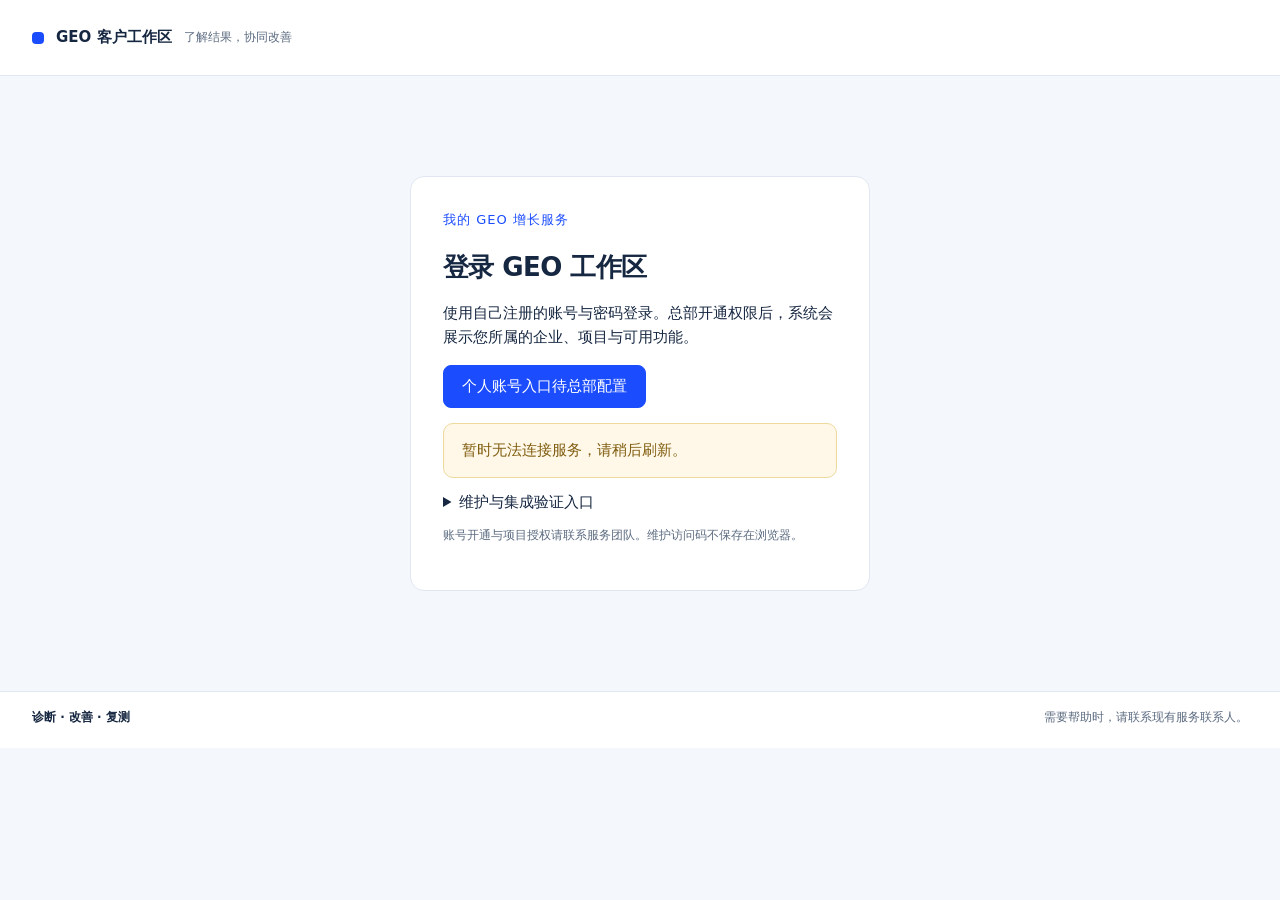
==== ui/customer/index.html @ 5e09e9a4 "GEO backend UI: shared brand tokens + focus/muted/KPI/access-state fixes (CP0-CP8) - Add ui/brand-to" ====
<!doctype html>
<html lang="zh-CN">
  <head>
    <meta charset="utf-8" />
    <meta name="viewport" content="width=device-width,initial-scale=1" />
    <meta name="robots" content="noindex,nofollow" />
    <title>客户工作区 · GEO 增长服务</title>
    <link rel="icon" href="data:," />
    <link rel="stylesheet" href="/ui/brand-tokens.css" />
    <link rel="stylesheet" href="/ui/app.css" />
    <link rel="stylesheet" href="/ui/customer/app.css" />
    <link rel="stylesheet" href="/ui/operator-assets/operator.css" />
  </head>
  <body>
    <header class="topbar">
      <div class="brand">
        <span class="dot"></span><strong>GEO 客户工作区</strong
        ><span class="sub">了解结果，协同改善</span>
      </div>
      <div class="session" id="session-box" hidden>
        <span id="customer-name" class="who"></span
        ><button class="btn ghost" id="logout">退出</button>
      </div>
    </header>
    <main id="app"><p role="status">正在加载客户工作区…</p></main>
    <footer class="foot">
      <span>诊断 · 改善 · 复测</span
      ><span>需要帮助时，请联系现有服务联系人。</span>
    </footer>
    <script src="/ui/growth.js"></script>
    <script src="/ui/operator-assets/operator.js"></script>
    <script src="/ui/customer/app.js"></script>
  </body>
</html>
---- ui/brand-tokens.css ----
/* GENERATED FILE - DO NOT EDIT BY HAND
 * source        : tools/brand-tokens/brand-tokens.json
 * source-version: 1.0.0
 * source-sha256 : c1f3ca68ca83e490d5387e6e5252d473fa2be6697eb2180fb53bad77ddeb815c
 * generated-by  : tools/brand-tokens/build_brand_tokens.py
 * target        : backend (geo-distributor/ui/brand-tokens.css)
 * ---------------------------------------------------------------------------
 * 校验命令: python tools/brand-tokens/build_brand_tokens.py --check
 * 任何手改都会被该命令检出并导致非零退出。
 */

/* 品牌共享层（官网 + 后台） */
:root {
  --brand-primary: #1B4DFF;                   /* 品牌主色（官网 --ggs-primary / 后台 --brand 共同引用） */
  --brand-primary-hover: #0F3AD6;             /* 主色悬停/按下 */
  --brand-primary-soft: #EEF2FF;              /* 主色浅底（标签/选中底） */
  --brand-ink: #162741;                       /* 后台任务层正文墨色（官网展示层不用） */
  --brand-accent-data: #00A38B;               /* 官网数据强调色 */
  --brand-orange: #FF7A00;                    /* 官网克制橙色强调（后台不用） */
  --brand-orange-dark: #E8630A;               /* 橙色深一档 */
  --focus-ring: #1B4DFF;                      /* 浅底焦点环。白底 5.91:1 / #f4f7fc 5.51:1，WCAG 1.4.11 需 >=3:1 */
  --focus-ring-ondark: #7ea2f7;               /* 深底焦点环。hero 最亮端 #1c3d7d 4.17:1 / 报告卡 #152343 6.21:1 / 最暗端 #0e1730 7.09:1 */
  --focus-ring-width: 2px;                /* 全站统一焦点环宽度 */
  --focus-ring-offset: 2px;               /* 全站统一焦点环偏移 */
  --state-success: #0E7C66;                   /* 已验证/成功态（官网 --ggs-proven 同值） */
  --state-warning: #B45309;                   /* 警告态。对白底 5.24:1 */
  --state-danger: #C0392B;                    /* 错误态。对白底 5.44:1 */
  --state-info: #3155A0;                      /* 提示态（后台 notice 现有值）。对白底 7.15:1 */
  --radius-control: 8px;                  /* 控件圆角（按钮/输入/选择器） */
  --radius-surface: 14px;                  /* 面/卡片圆角 */
  --font-sans-site: Manrope,-apple-system,BlinkMacSystemFont,"Segoe UI","PingFang SC","Hiragino Sans GB","Microsoft YaHei",sans-serif;                  /* 官网字体栈（自托管 woff2，无外部 CDN） */
  --font-mono-site: "Fira Code",ui-monospace,SFMono-Regular,Menlo,Consolas,monospace;                  /* 官网等宽字体栈 */
  --font-sans-task: system-ui,-apple-system,"Segoe UI","Microsoft YaHei",sans-serif;                  /* 后台任务层字体栈（系统字体，零外部依赖） */
}
---- ui/app.css ----
:root {
  --bg: #f4f7fc;
  --panel: #fff;
  --ink: #162741;
  --muted: #5c6b80;
  --brand: var(--brand-primary);
  --brand-hover: var(--brand-primary-hover);
  --line: #e0e7f1;
  --radius: 14px;
  --radius-control: 8px;
  /* 焦点环与状态色直接使用 L1 共享层变量（brand-tokens.css，已在 :root 定义），
     此处不得重复定义同名变量，否则形成自引用循环导致计算值失效。 */
}
* {
  box-sizing: border-box;
}
body {
  margin: 0;
  background: var(--bg);
  color: var(--ink);
  font:
    15px/1.65 system-ui,
    "Microsoft YaHei",
    sans-serif;
}
a {
  color: var(--brand);
  text-decoration: none;
  overflow-wrap: anywhere;
}
h1,
h2,
h3 {
  overflow-wrap: anywhere;
}
a:hover {
  text-decoration: underline;
}
button,
input,
select,
textarea {
  font: inherit;
}
button,
a,
input,
select,
textarea {
  touch-action: manipulation;
}
[hidden] {
  display: none !important;
}
button {
  cursor: pointer;
}
button:disabled {
  opacity: 0.5;
  cursor: not-allowed;
}
a:focus-visible,
button:focus-visible,
input:focus-visible,
select:focus-visible,
textarea:focus-visible,
summary:focus-visible {
  outline: var(--focus-ring-width) solid var(--focus-ring);
  outline-offset: var(--focus-ring-offset);
}
.topbar {
  height: 76px;
  display: flex;
  align-items: center;
  justify-content: space-between;
  gap: 18px;
  padding: 0 32px;
  border-bottom: 1px solid var(--line);
  background: #fff;
}
.brand {
  display: flex;
  align-items: center;
  gap: 12px;
}
.dot {
  width: 12px;
  height: 12px;
  border-radius: 4px;
  background: var(--brand);
}
.brand .sub {
  font-size: 12px;
  color: var(--muted);
}
.session {
  display: flex;
  align-items: center;
  gap: 16px;
}
.who {
  font-size: 12px;
  color: var(--muted);
  overflow-wrap: anywhere;
}
main {
  max-width: 1600px;
  margin: auto;
  padding: 28px;
}
.workspace {
  display: grid;
  grid-template-columns: 210px minmax(0, 1fr);
  gap: 30px;
}
.sidebar {
  align-self: start;
  position: sticky;
  top: 24px;
}
.workspace-label {
  font-size: 12px;
  color: var(--muted);
  padding: 12px;
}
.sidebar nav {
  display: grid;
  gap: 8px;
}
.sidebar nav a {
  padding: 12px 16px;
  color: var(--ink);
  border-radius: 10px;
}
.sidebar nav a.on {
  background: var(--brand);
  color: white;
  box-shadow: 0 5px 14px #1b4dff20;
}
.sidebar-note {
  font-size: 12px;
  color: var(--muted);
  padding: 16px;
}
.content {
  min-width: 0;
}
.content:focus {
  outline: 0;
}
.card {
  background: white;
  border: 1px solid var(--line);
  border-radius: var(--radius);
  padding: 24px;
  margin-bottom: 20px;
  min-width: 0;
}
.page-heading {
  display: flex;
  align-items: center;
  justify-content: space-between;
  gap: 20px;
  margin: 6px 0 24px;
}
.page-heading p {
  margin: 6px 0 0;
}
h1 {
  font-size: 26px;
  letter-spacing: -0.6px;
  line-height: 1.35;
  margin: 0 0 12px;
}
h2 {
  font-size: 17px;
  margin: 0 0 18px;
}
h3 {
  font-size: 16px;
  margin: 0 0 8px;
}
p {
  overflow-wrap: anywhere;
}
.muted,
.small,
small {
  color: var(--muted);
}
.small,
small {
  font-size: 12px;
}
small {
  display: block;
  margin-top: 4px;
  overflow-wrap: anywhere;
}
.toolbar {
  display: flex;
  gap: 10px;
  align-items: center;
  flex-wrap: wrap;
  margin: 12px 0;
}
.btn {
  display: inline-flex;
  justify-content: center;
  align-items: center;
  min-height: 42px;
  padding: 8px 18px;
  border: 1px solid var(--brand);
  border-radius: var(--radius-control);
  background: var(--brand);
  color: white;
  white-space: normal;
}
.btn:hover {
  background: #123bd2;
  color: white;
  text-decoration: none;
}
.btn.ghost {
  background: white;
  color: var(--ink);
  border-color: var(--line);
}
.btn.ghost:hover {
  background: #edf2ff;
}
.btn.danger {
  background: #a62837;
  border-color: #a62837;
}
.demo-banner {
  padding: 16px 20px;
  border: 2px solid #b45c09;
  background: #fff7e8;
  color: #653400;
  border-radius: 12px;
  margin-bottom: 24px;
  overflow-wrap: anywhere;
}
.demo-banner span {
  display: block;
  margin: 6px 0;
}
.demo-switch {
  text-align: right;
  margin-bottom: 12px;
}
.demo-login {
  margin-top: 24px;
}
.kpi-grid.geo-kpis {
  grid-template-columns: repeat(3, minmax(0, 1fr));
}
.geo-kpis strong {
  font-size: 28px;
}
.geo-observations {
  display: grid;
  gap: 16px;
}
.geo-observation {
  padding: 18px;
  border: 1px solid var(--line);
  border-radius: 10px;
  overflow-wrap: anywhere;
}
.geo-observation h3 {
  margin: 0 0 8px;
}
.geo-observation blockquote {
  margin: 12px 0;
  padding: 8px 14px;
  border-left: 3px solid #789ccf;
  color: var(--muted);
}
.kpi-grid {
  display: grid;
  grid-template-columns: repeat(4, minmax(0, 1fr));
  gap: 16px;
}
.kpi-card {
  padding: 20px;
}
.kpi-card strong {
  display: block;
  font-size: 32px;
  font-weight: 700;
  letter-spacing: -0.01em;
  color: var(--ink);
  margin-top: 8px;
}
.list-tools {
  display: flex;
  gap: 16px;
  align-items: end;
  flex-wrap: wrap;
  margin-bottom: 16px;
}
.list-tools label {
  flex: 1;
  min-width: 130px;
  max-width: 340px;
}
.list-tools span {
  padding-bottom: 10px;
  font-size: 12px;
}
.table-wrap {
  overflow-x: auto;
}
table {
  border-collapse: collapse;
  width: 100%;
  font-size: 13px;
}
th,
td {
  text-align: left;
  padding: 14px 12px;
  vertical-align: top;
  border-bottom: 1px solid var(--line);
}
th {
  font-weight: 500;
  color: var(--muted);
  background: #f7f9fd;
}
tbody tr:hover {
  background: #fafbff;
}
td {
  min-width: 100px;
}
td:first-child {
  min-width: 190px;
}
.pagination {
  display: flex;
  justify-content: flex-end;
  align-items: center;
  gap: 14px;
  margin-top: 18px;
  font-size: 12px;
}
.chip {
  display: inline-block;
  padding: 4px 10px;
  border-radius: 6px;
  background: #edf2ff;
  color: #3354a9;
  font-size: 12px;
  margin: 3px 8px 3px 0;
}
.chip.err {
  color: #9f2433;
  background: #fff0f1;
}
.chip.warn {
  color: #92630a;
  background: #fff6df;
}
.notice {
  padding: 14px 18px;
  border-radius: 10px;
  background: #edf3ff;
  border: 1px solid #d9e4ff;
  margin: 12px 0;
  color: #3155a0;
  overflow-wrap: anywhere;
}
.notice.err {
  background: #fff1f2;
  border-color: #f6cbd0;
  color: #9f2433;
}
.notice.warn {
  background: #fff8e8;
  border-color: #ecd99e;
  color: #805d10;
}
.empty {
  background: #f8faff;
  border: 1px dashed #d5deed;
  padding: 24px;
  border-radius: 10px;
  color: var(--muted);
}
label {
  display: block;
  font-size: 13px;
  color: var(--muted);
  margin: 0 0 6px;
}
input,
select,
textarea {
  width: 100%;
  border: 1px solid #d3ddec;
  border-radius: 8px;
  padding: 10px 12px;
  background: #fff;
  color: var(--ink);
  min-width: 0;
}
textarea {
  min-height: 100px;
  resize: vertical;
}
.form-grid {
  display: grid;
  grid-template-columns: 1fr 1fr;
  gap: 20px;
}
.field {
  margin: 16px 0;
}
.field-error {
  color: #a62837;
  font-size: 12px;
  display: block;
}
.field-error:not(:empty) {
  margin-top: 5px;
}
fieldset {
  border: 1px solid var(--line);
  border-radius: 10px;
  padding: 18px;
  margin: 20px 0;
}
legend {
  font-size: 14px;
  padding: 0 8px;
}
.picker-options {
  display: grid;
  grid-template-columns: repeat(3, 1fr);
  gap: 10px;
  padding: 14px 0;
  max-height: 230px;
  overflow: auto;
}
.picker-options label {
  display: flex;
  gap: 8px;
  align-items: center;
  min-height: 36px;
  color: var(--ink);
}
input[type="checkbox"] {
  width: 18px;
  height: 18px;
  flex-shrink: 0;
}
.selected {
  font-size: 12px;
  color: var(--brand);
  margin: 0;
}
.steps {
  display: flex;
  gap: 14px;
  list-style: none;
  padding: 0;
  margin: 0 0 22px;
}
.steps li {
  flex: 1;
  display: flex;
  align-items: center;
  gap: 8px;
  border-bottom: 3px solid var(--line);
  padding: 12px 0;
  color: var(--muted);
  font-size: 13px;
}
.steps li.current {
  border-color: var(--brand);
  color: var(--brand);
}
.steps span {
  border-radius: 50%;
  background: #e8eeff;
  width: 25px;
  height: 25px;
  display: inline-flex;
  align-items: center;
  justify-content: center;
  flex-shrink: 0;
}
.summary-row {
  display: grid;
  grid-template-columns: 130px minmax(0, 1fr);
  padding: 12px 0;
  border-bottom: 1px solid var(--line);
  gap: 18px;
}
.summary-row dt {
  color: var(--muted);
  font-size: 13px;
}
.summary-row dd {
  margin: 0;
  overflow-wrap: anywhere;
  white-space: pre-wrap;
}
dl {
  margin: 0;
}
.timeline {
  padding-left: 22px;
}
.timeline li {
  padding: 0 0 20px 8px;
}
.timeline p {
  margin: 6px 0;
  white-space: pre-wrap;
}
.stage-list {
  list-style: none;
  padding: 0;
  display: grid;
  grid-template-columns: repeat(4, minmax(0, 1fr));
  gap: 12px;
}
.stage-list li {
  padding: 14px;
  border: 1px solid var(--line);
  border-radius: 8px;
}
.stage-list strong {
  display: block;
}
.report-list {
  padding: 0;
  list-style: none;
}
.report-list li {
  padding: 16px 0;
  border-bottom: 1px solid var(--line);
}
.report-document {
  max-width: 920px;
  background: white;
  padding: 32px;
  border: 1px solid var(--line);
  border-radius: 14px;
  margin: auto;
}
.report-document .card {
  border: 0;
  border-radius: 0;
  padding: 18px 0;
  border-top: 1px solid var(--line);
}
.report-brand {
  font-size: 13px;
  letter-spacing: 1px;
  color: var(--brand);
  margin-bottom: 20px;
}
.lead-entry {
  padding: 22px 0;
  border-bottom: 1px solid var(--line);
}
.login-card {
  max-width: 460px;
  margin: 8vh auto;
  padding: 32px;
}
.foot {
  padding: 16px 32px 20px;
  font-size: 12px;
  color: var(--muted);
  display: flex;
  flex-wrap: wrap;
  align-items: baseline;
  gap: 4px 20px;
  justify-content: space-between;
  border-top: 1px solid var(--line);
  background: var(--panel);
}
.foot > span:first-child {
  color: var(--ink);
  font-weight: 600;
}
.foot .muted {
  color: var(--muted);
}
.menu-toggle {
  display: none;
}
hr {
  border: 0;
  border-top: 1px solid var(--line);
  margin: 24px 0;
}
@media (max-width: 1000px) {
  .workspace {
    grid-template-columns: 180px minmax(0, 1fr);
    gap: 20px;
  }
  main {
    padding: 20px;
  }
  .kpi-grid {
    grid-template-columns: repeat(2, 1fr);
  }
  .stage-list {
    grid-template-columns: repeat(2, 1fr);
  }
  .brand .sub {
    display: none;
  }
  .form-grid {
    grid-template-columns: 1fr;
  }
}
@media (max-width: 700px) {
  .topbar {
    height: auto;
    min-height: 72px;
    padding: 14px 18px;
    align-items: flex-start;
  }
  .brand {
    gap: 8px;
    white-space: nowrap;
    font-size: 14px;
  }
  .session {
    gap: 8px;
    align-items: flex-start;
    max-width: 58%;
  }
  .who {
    font-size: 10px;
  }
  .session .btn {
    font-size: 12px;
    padding: 6px 10px;
    min-height: 36px;
    flex-shrink: 0;
  }
  main {
    padding: 16px;
  }
  .workspace {
    display: block;
  }
  .sidebar {
    position: static;
    margin-bottom: 20px;
  }
  .workspace-label,
  .sidebar-note {
    display: none;
  }
  .menu-toggle {
    display: flex;
    width: 100%;
    justify-content: space-between;
  }
  .sidebar nav {
    display: none;
    margin-top: 10px;
    grid-template-columns: 1fr 1fr;
  }
  .sidebar nav.expanded {
    display: grid;
  }
  .sidebar nav a {
    padding: 10px;
  }
  .card {
    padding: 18px;
    border-radius: 12px;
  }
  .page-heading {
    display: block;
    margin: 0 0 20px;
  }
  h1 {
    font-size: 23px;
  }
  .kpi-grid {
    gap: 10px;
  }
  .kpi-card {
    padding: 16px;
  }
  .kpi-card strong {
    font-size: 28px;
  }
  .steps {
    gap: 8px;
  }
  .steps li {
    font-size: 11px;
    gap: 4px;
  }
  .steps span {
    width: 21px;
    height: 21px;
  }
  .picker-options {
    grid-template-columns: 1fr 1fr;
  }
  .summary-row {
    grid-template-columns: 1fr;
    gap: 6px;
  }
  .stage-list {
    grid-template-columns: 1fr 1fr;
  }
  .report-document {
    padding: 18px;
  }
  .foot {
    padding: 16px;
    display: block;
  }
  .foot span {
    display: block;
  }
  .pagination {
    justify-content: space-between;
  }
}
@media print {
  body.demo-mode::after {
    content: "虚拟演示 · 非真实测量与商业效果";
    position: fixed;
    top: 45%;
    left: 0;
    right: 0;
    text-align: center;
    transform: rotate(-25deg);
    font-size: 28pt;
    color: rgba(125, 75, 0, 0.16);
    z-index: 9999;
    pointer-events: none;
  }
  .demo-banner {
    display: none;
  }
  .demo-banner span,
  .demo-banner a {
    display: none;
  }
  .geo-kpis {
    display: block;
  }
  .geo-kpis .card {
    break-inside: avoid;
  }
  @page {
    size: A4;
    margin: 16mm;
  }
  body {
    background: white;
    font-size: 11pt;
    color: #111;
  }
  .topbar,
  .sidebar,
  .page-heading,
  .foot,
  .btn {
    display: none !important;
  }
  main {
    padding: 0;
    max-width: none;
  }
  .workspace {
    display: block;
  }
  .report-document {
    border: 0;
    padding: 0;
    max-width: none;
  }
  .report-document .card {
    margin: 0;
    padding: 5mm 0;
  }
  h1,
  h2,
  h3 {
    break-after: avoid;
  }
  li,
  .summary-row {
    break-inside: avoid;
  }
  .notice {
    background: white;
    color: #333;
    border-color: #aaa;
  }
  a {
    color: #111;
    text-decoration: none;
  }
  small {
    color: #555;
  }
  .report-list {
    display: none;
  }
}

@media screen and (max-width: 760px) {
  .kpi-grid.geo-kpis {
    grid-template-columns: 1fr;
  }
}

.hq-kpis { grid-template-columns: repeat(4,minmax(0,1fr)); }
.hq-kpis a { text-decoration:none; color:inherit; }
.hq-scope {display:flex;gap:20px;align-items:center;flex-wrap:wrap;}
.hq-scope label {min-width:240px;max-width:100%;}
#hq-operation-form textarea {min-height:80px;}
@media (max-width:1000px){.hq-kpis{grid-template-columns:repeat(2,minmax(0,1fr));}}
@media (max-width:600px){.hq-kpis{grid-template-columns:1fr;}.hq-scope label{min-width:0;width:100%;}}

/* Shared growth workspace */
.growth-tabs{display:flex;flex-wrap:wrap;gap:6px;margin:18px 0;padding:10px;background:#edf4ff;border-radius:12px}.growth-tabs a{padding:9px 12px;border-radius:8px;text-decoration:none;color:#24446e;font-weight:600}.growth-tabs a.on{background:#235cd6;color:white}.growth-context{display:flex;gap:18px;align-items:end;flex-wrap:wrap}.growth-context label{min-width:200px;max-width:100%;flex:1}.growth-context select{width:100%}.growth-stats{display:grid;grid-template-columns:repeat(4,minmax(0,1fr));gap:12px}.growth-stats div{background:#f2f7ff;border:1px solid #d9e6ff;border-radius:10px;padding:20px}.growth-stats strong{display:block;font-size:30px;color:#2058c4}.growth-stats span{display:block;margin-top:8px}.growth-fields{display:grid;grid-template-columns:repeat(2,minmax(0,1fr));gap:14px}.growth-fields label{display:flex;flex-direction:column;gap:6px;min-width:0}.growth-fields input,.growth-fields textarea,.growth-fields select{width:100%;box-sizing:border-box;min-width:0}.growth-fields input[type=checkbox]{width:20px;height:20px}.growth-editor{background:white;border:1px solid #d4e1f1;border-radius:12px;padding:16px;margin:14px 0}.growth-editor summary{cursor:pointer;font-weight:700;color:#2357b6}.growth-editor form{padding-top:14px}.growth-editor button{margin-top:14px}.growth-error{color:#9c2737;margin-top:12px}.growth-item{border:1px solid #e0e7ef;border-radius:10px;padding:12px 16px;margin:12px 0;overflow-wrap:anywhere;break-inside:avoid}.growth-item p{margin:6px 0;white-space:pre-wrap}.growth-list input{max-width:100%;width:100%;box-sizing:border-box}.growth-report{overflow-wrap:anywhere}.growth-workspace .card{margin-top:18px}.growth-workspace .eyebrow{color:#2761ce;font-size:13px;letter-spacing:.08em;font-weight:700}
@media(max-width:600px){.growth-stats{grid-template-columns:repeat(2,minmax(0,1fr))}.growth-stats div{padding:14px}.growth-fields{grid-template-columns:1fr}.growth-tabs{gap:4px;padding:8px}.growth-tabs a{padding:8px;font-size:13px}.growth-context{display:block}.growth-context label{min-width:0}.growth-item{padding:10px}.growth-editor{padding:12px}}
@media print{.growth-tabs,.growth-context,.growth-editor,.growth-workspace>.page-heading,#growth-print{display:none!important}.growth-report .card{box-shadow:none;border:0;padding:0;break-inside:auto}.growth-report .growth-item{break-inside:auto}.growth-report{font-size:10pt}.growth-report p{overflow-wrap:anywhere}nav,aside,header,.demo-banner,.demo-switch,.customer-context{display:none!important}.workspace{display:block!important}.content{padding:0!important;max-width:none!important}body{background:white!important}.growth-report a[href]:after{content:" (" attr(href) ")"}}

@media print{.growth-report .growth-item{break-inside:avoid-page}.growth-report h1,.growth-report h2,.growth-report h3{break-after:avoid-page}}
---- ui/customer/app.css ----
.customer-context {
  display: flex;
  align-items: end;
  gap: 20px;
  flex-wrap: wrap;
  margin-bottom: 24px;
}
.customer-context label {
  flex: 1;
  max-width: 620px;
}
.customer-context p {
  margin: 0 0 10px;
  flex: 1;
}
.customer-summary {
  display: grid;
  grid-template-columns: 1fr 1fr;
  gap: 18px;
}
.customer-evidence {
  margin: 16px 0;
  padding: 16px;
  border: 1px solid var(--line);
  border-radius: 12px;
  overflow-wrap: anywhere;
}
.customer-evidence h3 {
  margin-top: 0;
}
.customer-review {
  margin: 18px 0;
  padding: 20px;
  border: 1px solid var(--line);
  border-radius: 12px;
}
.customer-review ol {
  padding-left: 24px;
}
.customer-review details {
  margin-top: 12px;
}
.customer-report-search {
  max-width: 500px;
  margin-bottom: 20px;
}
.customer-context small {
  display: block;
}
@media screen and (max-width: 760px) {
  .customer-summary {
    grid-template-columns: 1fr;
  }
  .customer-context {
    gap: 6px;
  }
  .customer-review {
    padding: 14px;
  }
}
@media print {
  .customer-context,
  .customer-report-search,
  .customer-review form {
    display: none;
  }
  .customer-summary {
    display: block;
  }
  .customer-evidence {
    break-inside: avoid;
  }
  .customer-review {
    break-inside: avoid;
  }
}

/* Shared growth workspace */
.growth-tabs{display:flex;flex-wrap:wrap;gap:6px;margin:18px 0;padding:10px;background:#edf4ff;border-radius:12px}.growth-tabs a{padding:9px 12px;border-radius:8px;text-decoration:none;color:#24446e;font-weight:600}.growth-tabs a.on{background:#235cd6;color:white}.growth-context{display:flex;gap:18px;align-items:end;flex-wrap:wrap}.growth-context label{min-width:200px;max-width:100%;flex:1}.growth-context select{width:100%}.growth-stats{display:grid;grid-template-columns:repeat(4,minmax(0,1fr));gap:12px}.growth-stats div{background:#f2f7ff;border:1px solid #d9e6ff;border-radius:10px;padding:20px}.growth-stats strong{display:block;font-size:30px;color:#2058c4}.growth-stats span{display:block;margin-top:8px}.growth-fields{display:grid;grid-template-columns:repeat(2,minmax(0,1fr));gap:14px}.growth-fields label{display:flex;flex-direction:column;gap:6px;min-width:0}.growth-fields input,.growth-fields textarea,.growth-fields select{width:100%;box-sizing:border-box;min-width:0}.growth-fields input[type=checkbox]{width:20px;height:20px}.growth-editor{background:white;border:1px solid #d4e1f1;border-radius:12px;padding:16px;margin:14px 0}.growth-editor summary{cursor:pointer;font-weight:700;color:#2357b6}.growth-editor form{padding-top:14px}.growth-editor button{margin-top:14px}.growth-error{color:#9c2737;margin-top:12px}.growth-item{border:1px solid #e0e7ef;border-radius:10px;padding:12px 16px;margin:12px 0;overflow-wrap:anywhere;break-inside:avoid}.growth-item p{margin:6px 0;white-space:pre-wrap}.growth-list input{max-width:100%;width:100%;box-sizing:border-box}.growth-report{overflow-wrap:anywhere}.growth-workspace .card{margin-top:18px}.growth-workspace .eyebrow{color:#2761ce;font-size:13px;letter-spacing:.08em;font-weight:700}
@media(max-width:600px){.growth-stats{grid-template-columns:repeat(2,minmax(0,1fr))}.growth-stats div{padding:14px}.growth-fields{grid-template-columns:1fr}.growth-tabs{gap:4px;padding:8px}.growth-tabs a{padding:8px;font-size:13px}.growth-context{display:block}.growth-context label{min-width:0}.growth-item{padding:10px}.growth-editor{padding:12px}}
@media print{.growth-tabs,.growth-context,.growth-editor,.growth-workspace>.page-heading,#growth-print{display:none!important}.growth-report .card{box-shadow:none;border:0;padding:0;break-inside:auto}.growth-report .growth-item{break-inside:auto}.growth-report{font-size:10pt}.growth-report p{overflow-wrap:anywhere}nav,aside,header,.demo-banner,.demo-switch,.customer-context{display:none!important}.workspace{display:block!important}.content{padding:0!important;max-width:none!important}body{background:white!important}.growth-report a[href]:after{content:" (" attr(href) ")"}}

@media print{.growth-report .growth-item{break-inside:avoid-page}.growth-report h1,.growth-report h2,.growth-report h3{break-after:avoid-page}}
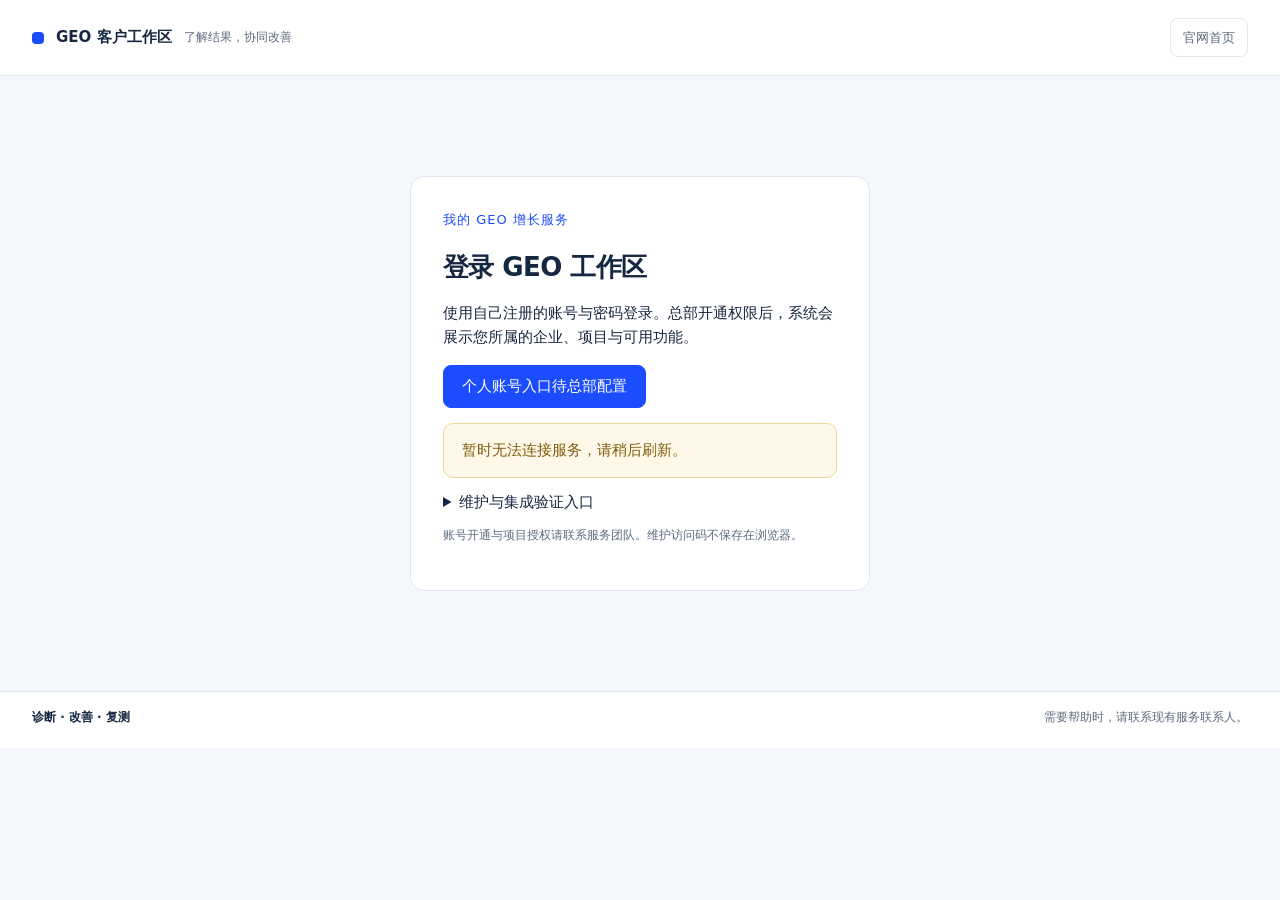
==== commit 2602c06f: "feat(ui): 工作区顶栏新增「官网首页」链接（动态取当前域名） - 渠道商/HQ 工作区与客户的顶栏均增加 persistent「官网首页」链接，   指向 window.location.or" ====
--- a/ui/customer/index.html
+++ b/ui/customer/index.html
@@ -17,9 +17,12 @@
         <span class="dot"></span><strong>GEO 客户工作区</strong
         ><span class="sub">了解结果，协同改善</span>
       </div>
-      <div class="session" id="session-box" hidden>
-        <span id="customer-name" class="who"></span
-        ><button class="btn ghost" id="logout">退出</button>
+      <div class="topbar-actions">
+        <a id="home-link" class="topbar-link" href="/">官网首页</a>
+        <div class="session" id="session-box" hidden>
+          <span id="customer-name" class="who"></span
+          ><button class="btn ghost" id="logout">退出</button>
+        </div>
       </div>
     </header>
     <main id="app"><p role="status">正在加载客户工作区…</p></main>
--- a/ui/app.css
+++ b/ui/app.css
@@ -98,6 +98,25 @@
   align-items: center;
   gap: 16px;
 }
+.topbar-actions {
+  display: flex;
+  align-items: center;
+  gap: 16px;
+}
+.topbar-link {
+  font-size: 13px;
+  color: var(--muted);
+  text-decoration: none;
+  padding: 8px 12px;
+  border-radius: 8px;
+  border: 1px solid var(--line);
+  white-space: nowrap;
+  transition: color .15s, border-color .15s;
+}
+.topbar-link:hover {
+  color: var(--brand);
+  border-color: var(--brand);
+}
 .who {
   font-size: 12px;
   color: var(--muted);
@@ -638,6 +657,15 @@
     gap: 8px;
     align-items: flex-start;
     max-width: 58%;
+  }
+  .topbar-actions {
+    gap: 8px;
+    flex-wrap: wrap;
+    justify-content: flex-end;
+  }
+  .topbar-link {
+    font-size: 12px;
+    padding: 6px 10px;
   }
   .who {
     font-size: 10px;
